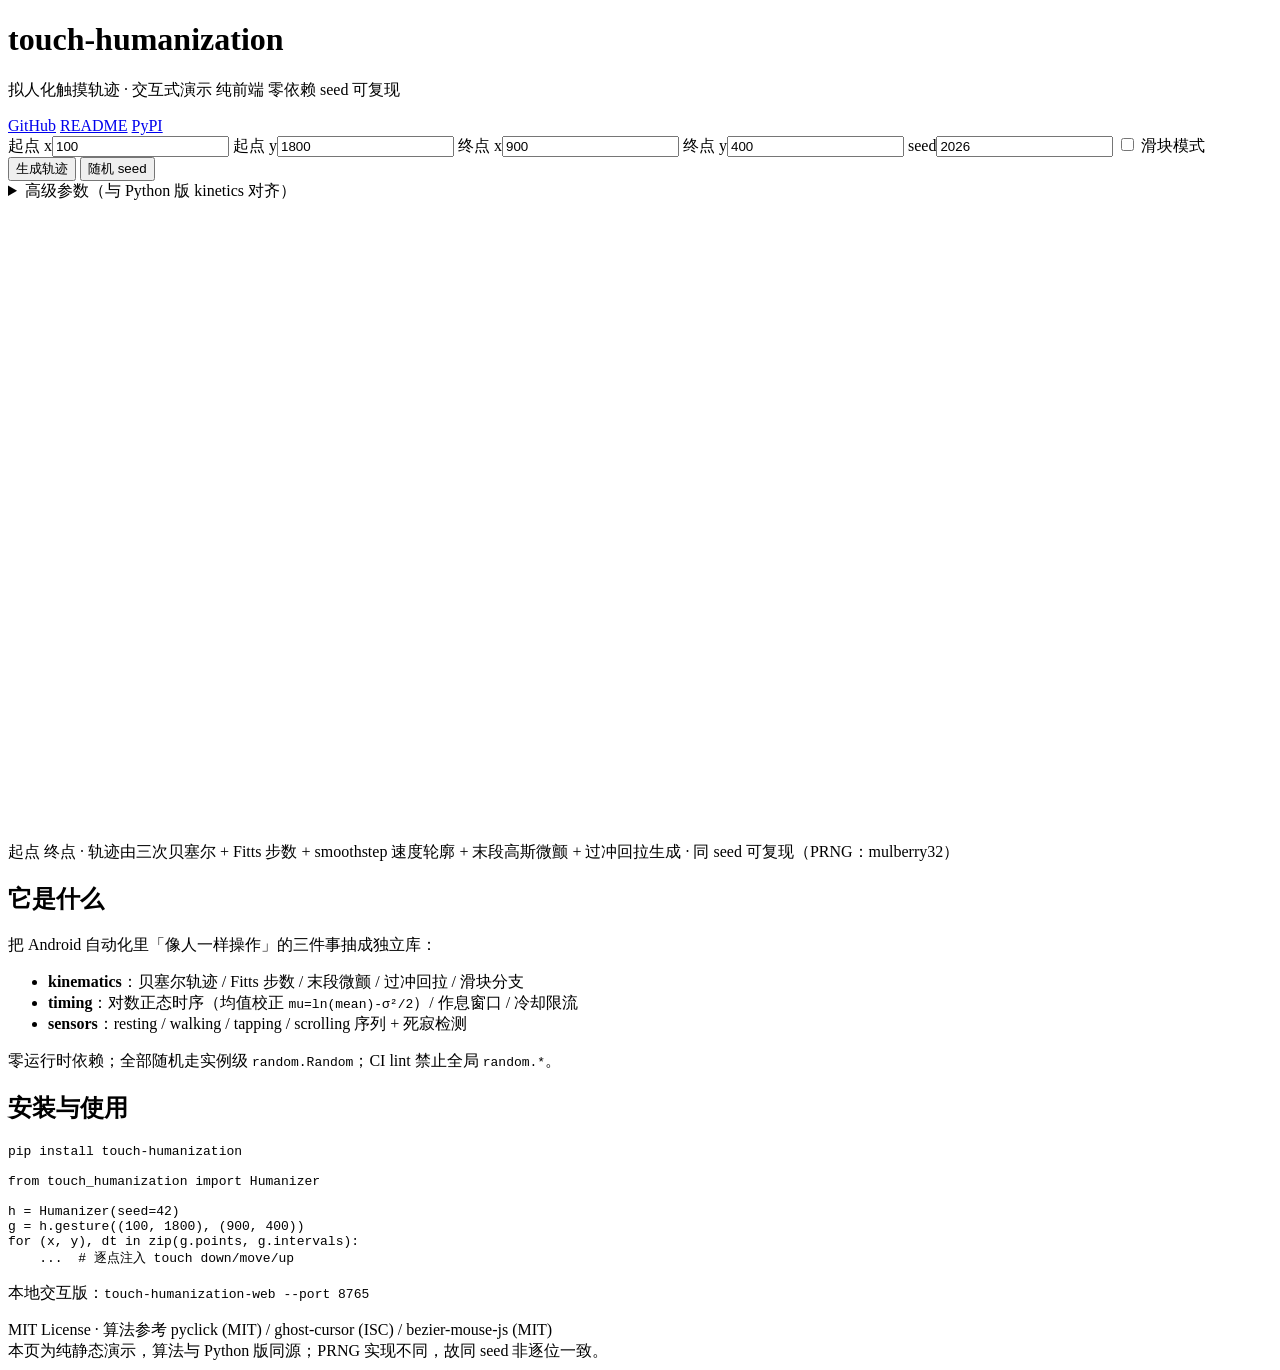
==== site/index.html @ 503800d2 "feat(pages): interactive trajectory demo + pages/release workflows" ====
<!DOCTYPE html>
<html lang="zh-CN">
<head>
<meta charset="utf-8">
<meta name="viewport" content="width=device-width, initial-scale=1">
<title>touch-humanization · 拟人化轨迹演示</title>
<meta name="description" content="Human-like touch trajectory, timing and sensor simulation for Android automation. Interactive demo.">
<link rel="stylesheet" href="./style.css">
</head>
<body>
<header class="top">
  <div class="wrap">
    <h1>touch-humanization</h1>
    <p class="sub">拟人化触摸轨迹 · 交互式演示
      <span class="tag">纯前端</span>
      <span class="tag">零依赖</span>
      <span class="tag">seed 可复现</span>
    </p>
    <nav class="links">
      <a href="https://github.com/MassChargeRatio/touch-humanization">GitHub</a>
      <a href="https://github.com/MassChargeRatio/touch-humanization#readme">README</a>
      <a href="https://pypi.org/project/touch-humanization/">PyPI</a>
    </nav>
  </div>
</header>

<main class="wrap">
  <section class="card">
    <div class="row">
      <label>起点 x<input id="sx" type="number" value="100"></label>
      <label>起点 y<input id="sy" type="number" value="1800"></label>
      <label>终点 x<input id="ex" type="number" value="900"></label>
      <label>终点 y<input id="ey" type="number" value="400"></label>
      <label>seed<input id="seed" type="number" value="2026"></label>
      <label class="chk"><input id="slider" type="checkbox"> 滑块模式</label>
      <button id="go" class="primary">生成轨迹</button>
      <button id="rand">随机 seed</button>
    </div>

    <details class="adv">
      <summary>高级参数（与 Python 版 kinetics 对齐）</summary>
      <div class="row">
        <label>steps_min<input id="stepsMin" type="number" value="20"></label>
        <label>steps_max<input id="stepsMax" type="number" value="60"></label>
        <label>px_per_step<input id="pxPerStep" type="number" value="15"></label>
        <label>perpendicular_ratio<input id="perpH" type="number" step="0.01" value="0.12"></label>
        <label>jitter_sigma<input id="jitter" type="number" step="0.1" value="1.2"></label>
        <label>overshoot_prob<input id="overshoot" type="number" step="0.05" value="0.25"></label>
      </div>
    </details>

    <div class="meta" id="meta"></div>
    <canvas id="cv" width="1000" height="620"></canvas>
    <p class="hint">
      起点 <span class="dot g"></span> 终点 <span class="dot r"></span>
      · 轨迹由三次贝塞尔 + Fitts 步数 + smoothstep 速度轮廓 + 末段高斯微颤 + 过冲回拉生成
      · 同 seed 可复现（PRNG：mulberry32）
    </p>
  </section>

  <section class="grid">
    <div class="card">
      <h2>它是什么</h2>
      <p>把 Android 自动化里「像人一样操作」的三件事抽成独立库：</p>
      <ul>
        <li><b>kinematics</b>：贝塞尔轨迹 / Fitts 步数 / 末段微颤 / 过冲回拉 / 滑块分支</li>
        <li><b>timing</b>：对数正态时序（均值校正 <code>mu=ln(mean)-σ²/2</code>）/ 作息窗口 / 冷却限流</li>
        <li><b>sensors</b>：resting / walking / tapping / scrolling 序列 + 死寂检测</li>
      </ul>
      <p class="muted">零运行时依赖；全部随机走实例级 <code>random.Random</code>；CI lint 禁止全局 <code>random.*</code>。</p>
    </div>

    <div class="card">
      <h2>安装与使用</h2>
<pre><code>pip install touch-humanization

from touch_humanization import Humanizer

h = Humanizer(seed=42)
g = h.gesture((100, 1800), (900, 400))
for (x, y), dt in zip(g.points, g.intervals):
    ...  # 逐点注入 touch down/move/up</code></pre>
      <p class="muted">本地交互版：<code>touch-humanization-web --port 8765</code></p>
    </div>
  </section>

  <footer class="foot">
    MIT License · 算法参考 pyclick (MIT) / ghost-cursor (ISC) / bezier-mouse-js (MIT)
    <br>本页为纯静态演示，算法与 Python 版同源；PRNG 实现不同，故同 seed 非逐位一致。
  </footer>
</main>

<script src="./app.js"></script>
</body>
</html>
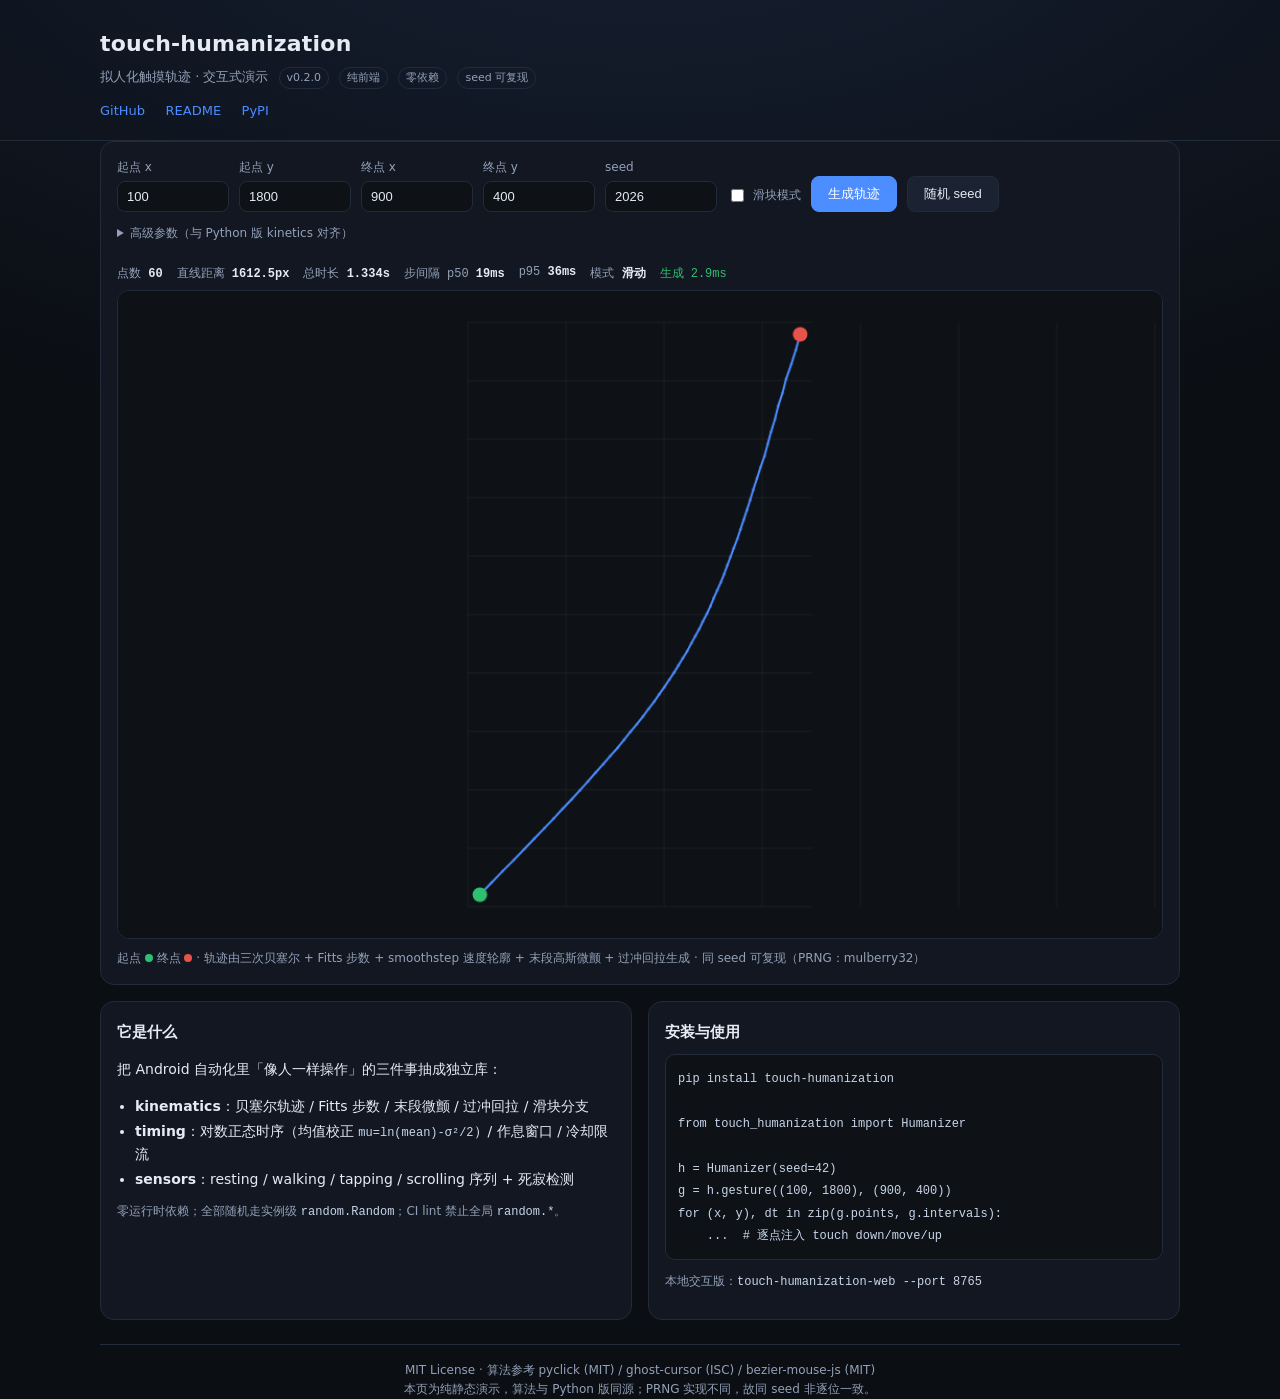
==== commit 12953802: "chore: bump 0.2.0 + site bilingual comments and version badge site 注释双语化（逻辑不变）、版本标注 v0.2.0、包版本 bump " ====
--- a/site/index.html
+++ b/site/index.html
@@ -12,6 +12,7 @@
   <div class="wrap">
     <h1>touch-humanization</h1>
     <p class="sub">拟人化触摸轨迹 · 交互式演示
+      <span class="tag">v0.2.0</span>
       <span class="tag">纯前端</span>
       <span class="tag">零依赖</span>
       <span class="tag">seed 可复现</span>
--- a/site/style.css
+++ b/site/style.css
@@ -0,0 +1,97 @@
+/* touch-humanization demo page style. Zero framework; dark theme.
+   演示页样式。零框架；深色主题。 */
+:root {
+  --bg: #0b0e13;
+  --panel: #121722;
+  --panel2: #0e1116;
+  --line: #222b3a;
+  --fg: #e6ebf3;
+  --fg2: #93a1b8;
+  --acc: #4c8dff;
+  --ok: #2fbf71;
+  --red: #e5534b;
+}
+* { box-sizing: border-box; }
+html, body { margin: 0; }
+body {
+  background: radial-gradient(1200px 600px at 50% -10%, #162033, var(--bg));
+  color: var(--fg);
+  font: 14px/1.6 "Segoe UI", "Microsoft YaHei", system-ui, -apple-system, sans-serif;
+  min-height: 100vh;
+}
+.wrap { max-width: 1120px; margin: 0 auto; padding: 0 20px; }
+
+.top { border-bottom: 1px solid var(--line); padding: 26px 0 18px; }
+.top h1 { font-size: 22px; margin: 0 0 6px; letter-spacing: .2px; }
+.sub { color: var(--fg2); font-size: 13px; margin: 0 0 10px; }
+.tag {
+  display: inline-block; margin-left: 6px; padding: 1px 7px;
+  border: 1px solid var(--line); border-radius: 999px;
+  font-size: 11px; color: var(--fg2);
+}
+.links a {
+  color: var(--acc); text-decoration: none; margin-right: 16px; font-size: 13px;
+}
+.links a:hover { text-decoration: underline; }
+
+main { padding: 22px 0 40px; }
+.card {
+  background: var(--panel); border: 1px solid var(--line);
+  border-radius: 14px; padding: 16px; margin-bottom: 16px;
+}
+.card h2 { font-size: 15px; margin: 2px 0 10px; }
+.row { display: flex; flex-wrap: wrap; gap: 10px; align-items: flex-end; }
+label { display: flex; flex-direction: column; gap: 4px; font-size: 12px; color: var(--fg2); }
+input[type=number] {
+  width: 112px; background: var(--panel2); border: 1px solid var(--line);
+  color: var(--fg); border-radius: 8px; padding: 7px 9px; font-size: 13px;
+}
+input[type=number]:focus { outline: 1px solid var(--acc); border-color: var(--acc); }
+label.chk { flex-direction: row; align-items: center; gap: 6px; padding-bottom: 7px; }
+label.chk input { accent-color: var(--acc); }
+button {
+  background: #1b2333; border: 1px solid var(--line); color: var(--fg);
+  border-radius: 8px; padding: 8px 16px; font-size: 13px; cursor: pointer;
+}
+button:hover { border-color: #3a4a66; }
+button.primary { background: var(--acc); border-color: var(--acc); color: #fff; }
+button.primary:hover { filter: brightness(1.08); }
+
+details.adv { margin-top: 12px; }
+details.adv summary {
+  cursor: pointer; color: var(--fg2); font-size: 12px; margin-bottom: 8px;
+}
+details.adv summary:hover { color: var(--fg); }
+
+.meta {
+  display: flex; flex-wrap: wrap; gap: 14px;
+  font: 12px ui-monospace, SFMono-Regular, Consolas, monospace;
+  color: var(--fg2); margin: 14px 0 8px;
+}
+.meta b { color: var(--fg); font-weight: 600; }
+.meta .ok { color: var(--ok); }
+
+canvas {
+  width: 100%; height: auto; display: block;
+  background: var(--panel2); border: 1px solid var(--line); border-radius: 12px;
+}
+.hint { color: var(--fg2); font-size: 12px; margin: 10px 0 0; }
+.dot { display: inline-block; width: 8px; height: 8px; border-radius: 50%; }
+.dot.g { background: var(--ok); }
+.dot.r { background: var(--red); }
+
+.grid { display: grid; grid-template-columns: 1fr 1fr; gap: 16px; }
+@media (max-width: 860px) { .grid { grid-template-columns: 1fr; } }
+.card ul { margin: 6px 0 8px; padding-left: 18px; }
+.card li { margin: 3px 0; }
+.muted { color: var(--fg2); font-size: 12px; }
+pre {
+  background: var(--panel2); border: 1px solid var(--line); border-radius: 10px;
+  padding: 12px; overflow: auto; margin: 8px 0;
+}
+code { font: 12px ui-monospace, Consolas, monospace; color: #c9d6ea; }
+
+.foot {
+  color: var(--fg2); font-size: 12px; text-align: center;
+  border-top: 1px solid var(--line); padding-top: 16px; margin-top: 8px;
+}
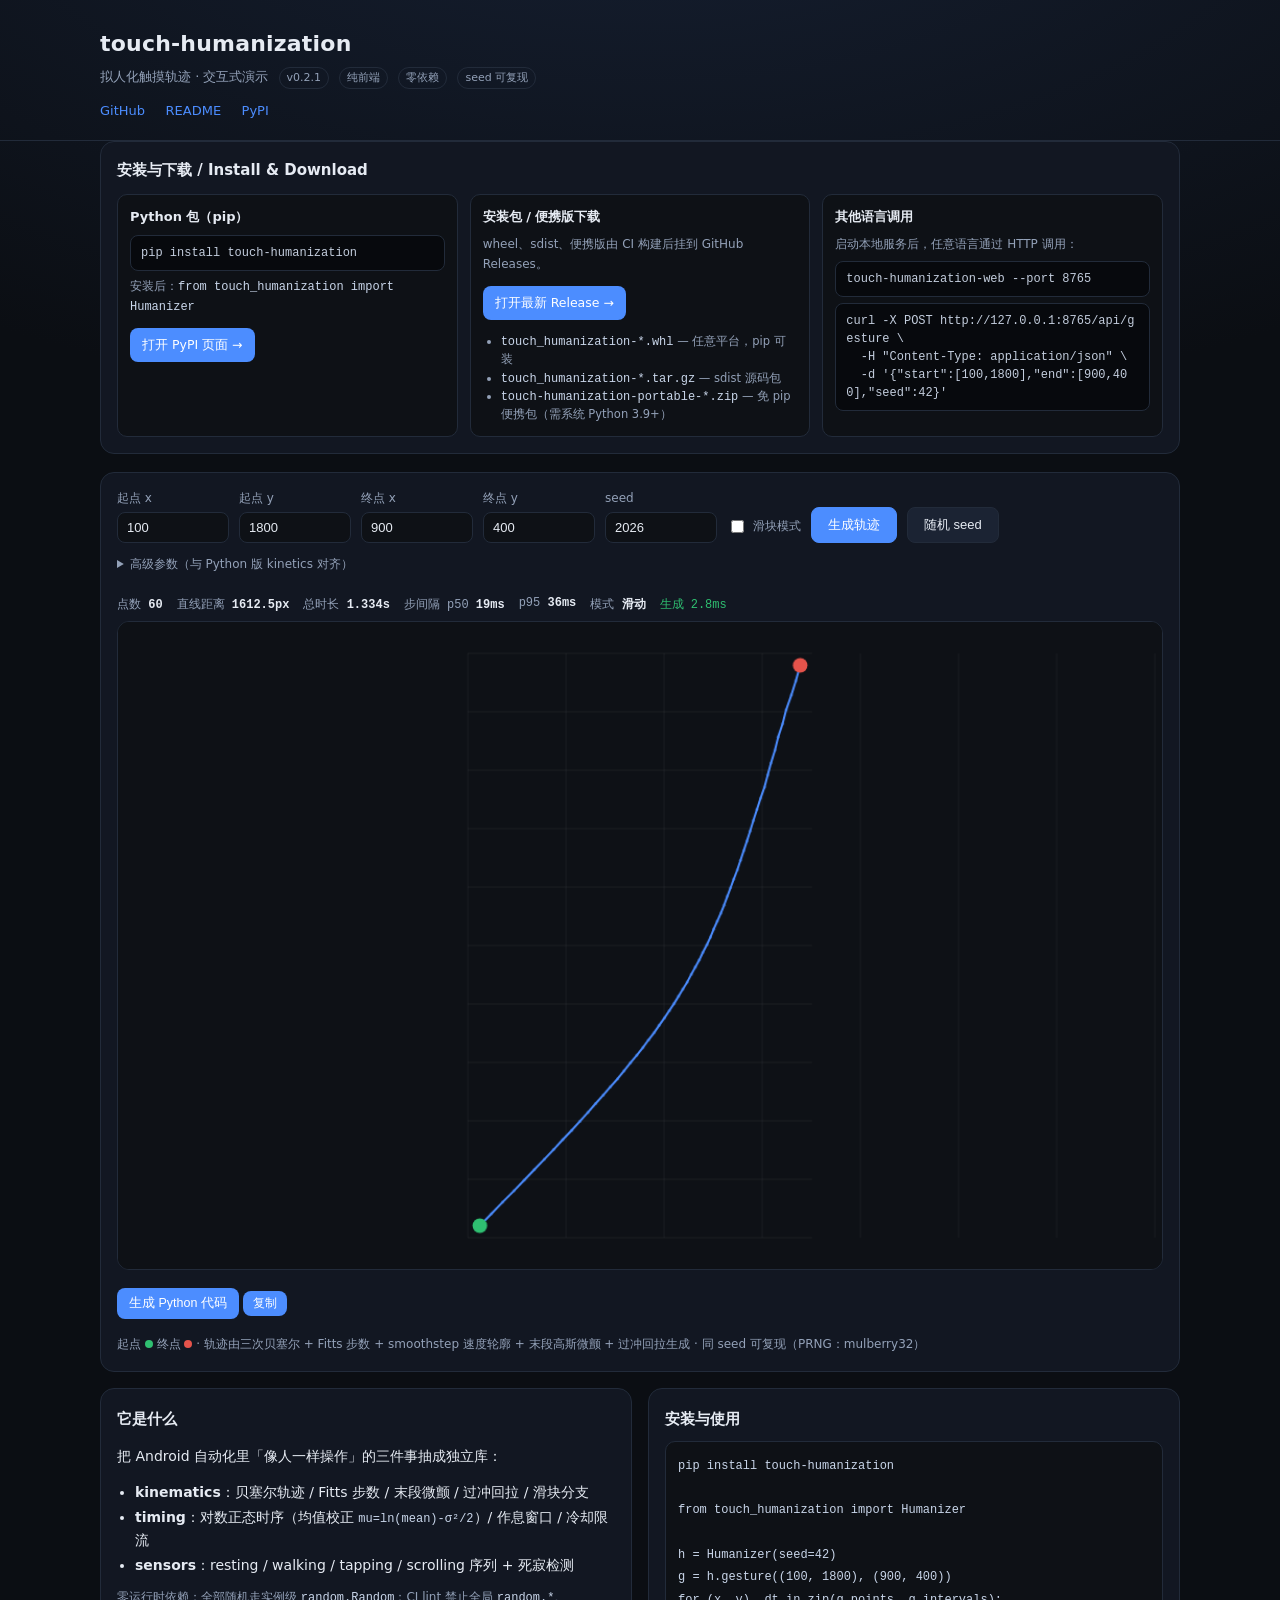
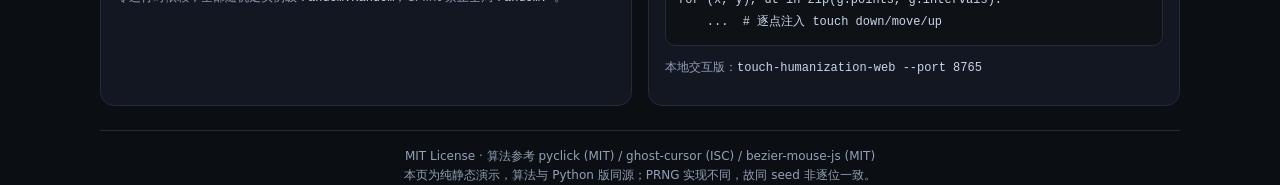
==== commit 1ec85561: "feat(web): install/download entry + 5 codegen blocks; release: portable zip GUI 安装下载入口与五处代码生成；site 适" ====
--- a/site/index.html
+++ b/site/index.html
@@ -12,7 +12,7 @@
   <div class="wrap">
     <h1>touch-humanization</h1>
     <p class="sub">拟人化触摸轨迹 · 交互式演示
-      <span class="tag">v0.2.0</span>
+      <span class="tag">v0.2.1</span>
       <span class="tag">纯前端</span>
       <span class="tag">零依赖</span>
       <span class="tag">seed 可复现</span>
@@ -26,6 +26,36 @@
 </header>
 
 <main class="wrap">
+  <section class="install" id="install">
+    <h2>安装与下载 / Install &amp; Download</h2>
+    <div class="install-grid">
+      <div class="install-card">
+        <h3>Python 包（pip）</h3>
+        <pre class="cmd">pip install touch-humanization</pre>
+        <p class="muted">安装后：<code>from touch_humanization import Humanizer</code></p>
+        <a class="btn-link" href="https://pypi.org/project/touch-humanization/" target="_blank" rel="noopener">打开 PyPI 页面 →</a>
+      </div>
+      <div class="install-card">
+        <h3>安装包 / 便携版下载</h3>
+        <p class="muted">wheel、sdist、便携版由 CI 构建后挂到 GitHub Releases。</p>
+        <a class="btn-link" href="https://github.com/MassChargeRatio/touch-humanization/releases/latest" target="_blank" rel="noopener">打开最新 Release →</a>
+        <ul class="muted small">
+          <li><code>touch_humanization-*.whl</code> — 任意平台，pip 可装</li>
+          <li><code>touch_humanization-*.tar.gz</code> — sdist 源码包</li>
+          <li><code>touch-humanization-portable-*.zip</code> — 免 pip 便携包（需系统 Python 3.9+）</li>
+        </ul>
+      </div>
+      <div class="install-card">
+        <h3>其他语言调用</h3>
+        <p class="muted">启动本地服务后，任意语言通过 HTTP 调用：</p>
+        <pre class="cmd">touch-humanization-web --port 8765</pre>
+        <pre class="cmd">curl -X POST http://127.0.0.1:8765/api/gesture \
+  -H "Content-Type: application/json" \
+  -d '{"start":[100,1800],"end":[900,400],"seed":42}'</pre>
+      </div>
+    </div>
+  </section>
+
   <section class="card">
     <div class="row">
       <label>起点 x<input id="sx" type="number" value="100"></label>
@@ -52,6 +82,11 @@
 
     <div class="meta" id="meta"></div>
     <canvas id="cv" width="1000" height="620"></canvas>
+    <div class="codegen">
+      <button id="code-btn" class="btn-link">生成 Python 代码</button>
+      <pre id="code-out" class="codeblock hidden"></pre>
+      <button id="code-copy" class="btn-link small hidden">复制</button>
+    </div>
     <p class="hint">
       起点 <span class="dot g"></span> 终点 <span class="dot r"></span>
       · 轨迹由三次贝塞尔 + Fitts 步数 + smoothstep 速度轮廓 + 末段高斯微颤 + 过冲回拉生成
--- a/site/style.css
+++ b/site/style.css
@@ -95,3 +95,75 @@
   color: var(--fg2); font-size: 12px; text-align: center;
   border-top: 1px solid var(--line); padding-top: 16px; margin-top: 8px;
 }
+
+/* ============================================================
+   Install & Download + code generation
+   安装与下载 + 代码生成
+   ============================================================ */
+
+.install {
+  background: var(--panel);
+  border: 1px solid var(--line);
+  border-radius: 14px;
+  padding: 16px;
+  margin-bottom: 18px;
+}
+.install h2 { margin: 0 0 12px; font-size: 15px; }
+.install-grid {
+  display: grid;
+  grid-template-columns: repeat(auto-fit, minmax(260px, 1fr));
+  gap: 12px;
+}
+.install-card {
+  background: var(--panel2);
+  border: 1px solid var(--line);
+  border-radius: 10px;
+  padding: 12px;
+}
+.install-card h3 { margin: 0 0 8px; font-size: 13px; }
+.install-card p { margin: 6px 0; }
+.install-card ul { margin: 6px 0 0; padding-left: 18px; }
+.install-card .small { font-size: 11.5px; }
+
+.btn-link {
+  display: inline-block;
+  background: var(--acc);
+  color: #fff;
+  border: 0;
+  border-radius: 8px;
+  padding: 7px 12px;
+  font-size: 12.5px;
+  cursor: pointer;
+  text-decoration: none;
+  margin: 6px 0;
+}
+.btn-link:hover { filter: brightness(1.1); }
+.btn-link.small { padding: 4px 10px; font-size: 12px; }
+
+.cmd {
+  background: #07090d;
+  border: 1px solid var(--line);
+  border-radius: 8px;
+  padding: 8px 10px;
+  font: 12px/1.5 ui-monospace, monospace;
+  color: #c3cddd;
+  white-space: pre-wrap;
+  word-break: break-all;
+  margin: 6px 0;
+}
+
+/* Code generation block. 代码生成区。 */
+.codegen { margin: 12px 0 4px; }
+.codeblock {
+  background: #07090d;
+  border: 1px solid var(--line);
+  border-radius: 10px;
+  padding: 12px 14px;
+  font: 12.5px/1.6 ui-monospace, monospace;
+  color: #c3cddd;
+  white-space: pre;
+  overflow: auto;
+  max-height: 360px;
+  margin: 8px 0 0;
+}
+.codeblock.hidden { display: none; }
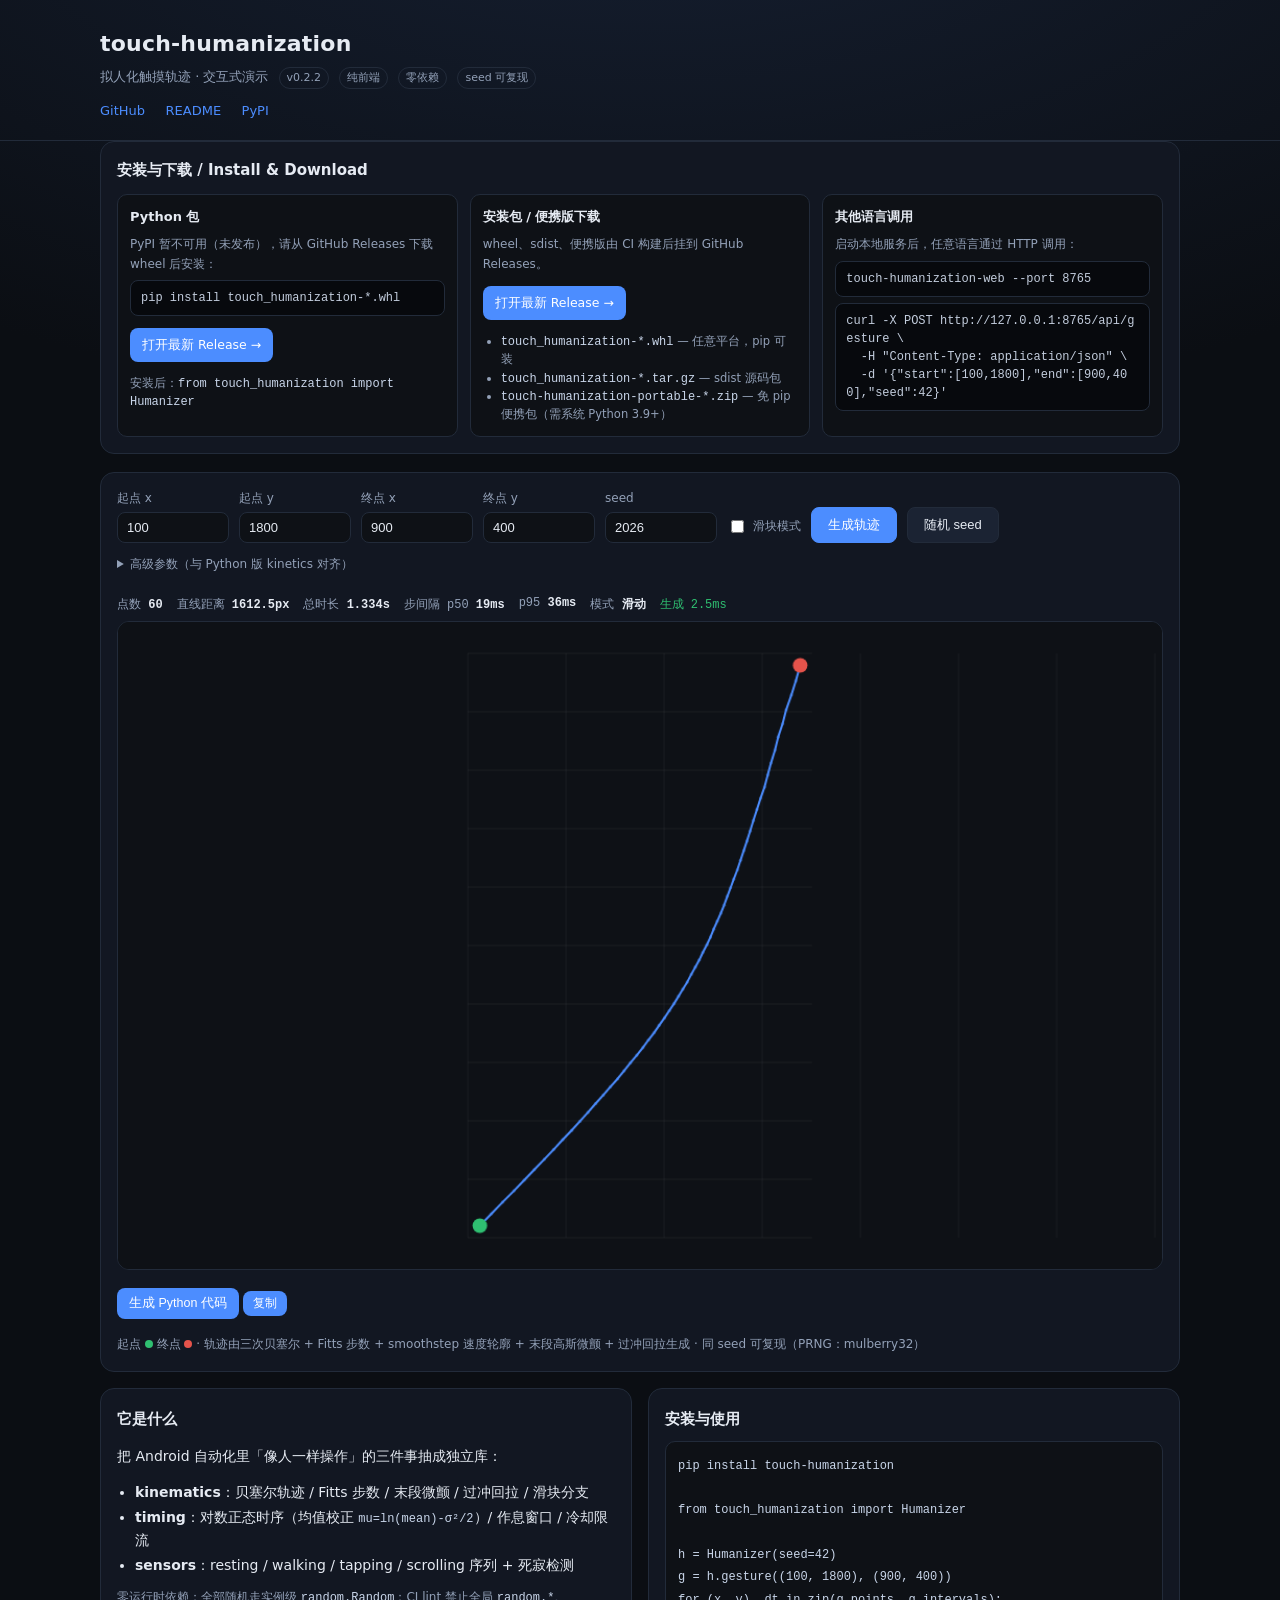
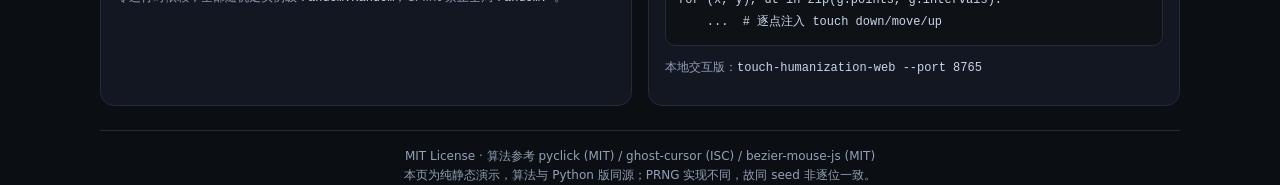
==== commit aefe4817: "feat(web): expose full config surface in GUI; drop PyPI entry (unpublished) kinematics enabled / tim" ====
--- a/site/index.html
+++ b/site/index.html
@@ -12,7 +12,7 @@
   <div class="wrap">
     <h1>touch-humanization</h1>
     <p class="sub">拟人化触摸轨迹 · 交互式演示
-      <span class="tag">v0.2.1</span>
+      <span class="tag">v0.2.2</span>
       <span class="tag">纯前端</span>
       <span class="tag">零依赖</span>
       <span class="tag">seed 可复现</span>
@@ -30,10 +30,11 @@
     <h2>安装与下载 / Install &amp; Download</h2>
     <div class="install-grid">
       <div class="install-card">
-        <h3>Python 包（pip）</h3>
-        <pre class="cmd">pip install touch-humanization</pre>
-        <p class="muted">安装后：<code>from touch_humanization import Humanizer</code></p>
-        <a class="btn-link" href="https://pypi.org/project/touch-humanization/" target="_blank" rel="noopener">打开 PyPI 页面 →</a>
+        <h3>Python 包</h3>
+        <p class="muted">PyPI 暂不可用（未发布），请从 GitHub Releases 下载 wheel 后安装：</p>
+        <pre class="cmd">pip install touch_humanization-*.whl</pre>
+        <a class="btn-link" href="https://github.com/MassChargeRatio/touch-humanization/releases/latest" target="_blank" rel="noopener">打开最新 Release →</a>
+        <p class="muted small">安装后：<code>from touch_humanization import Humanizer</code></p>
       </div>
       <div class="install-card">
         <h3>安装包 / 便携版下载</h3>
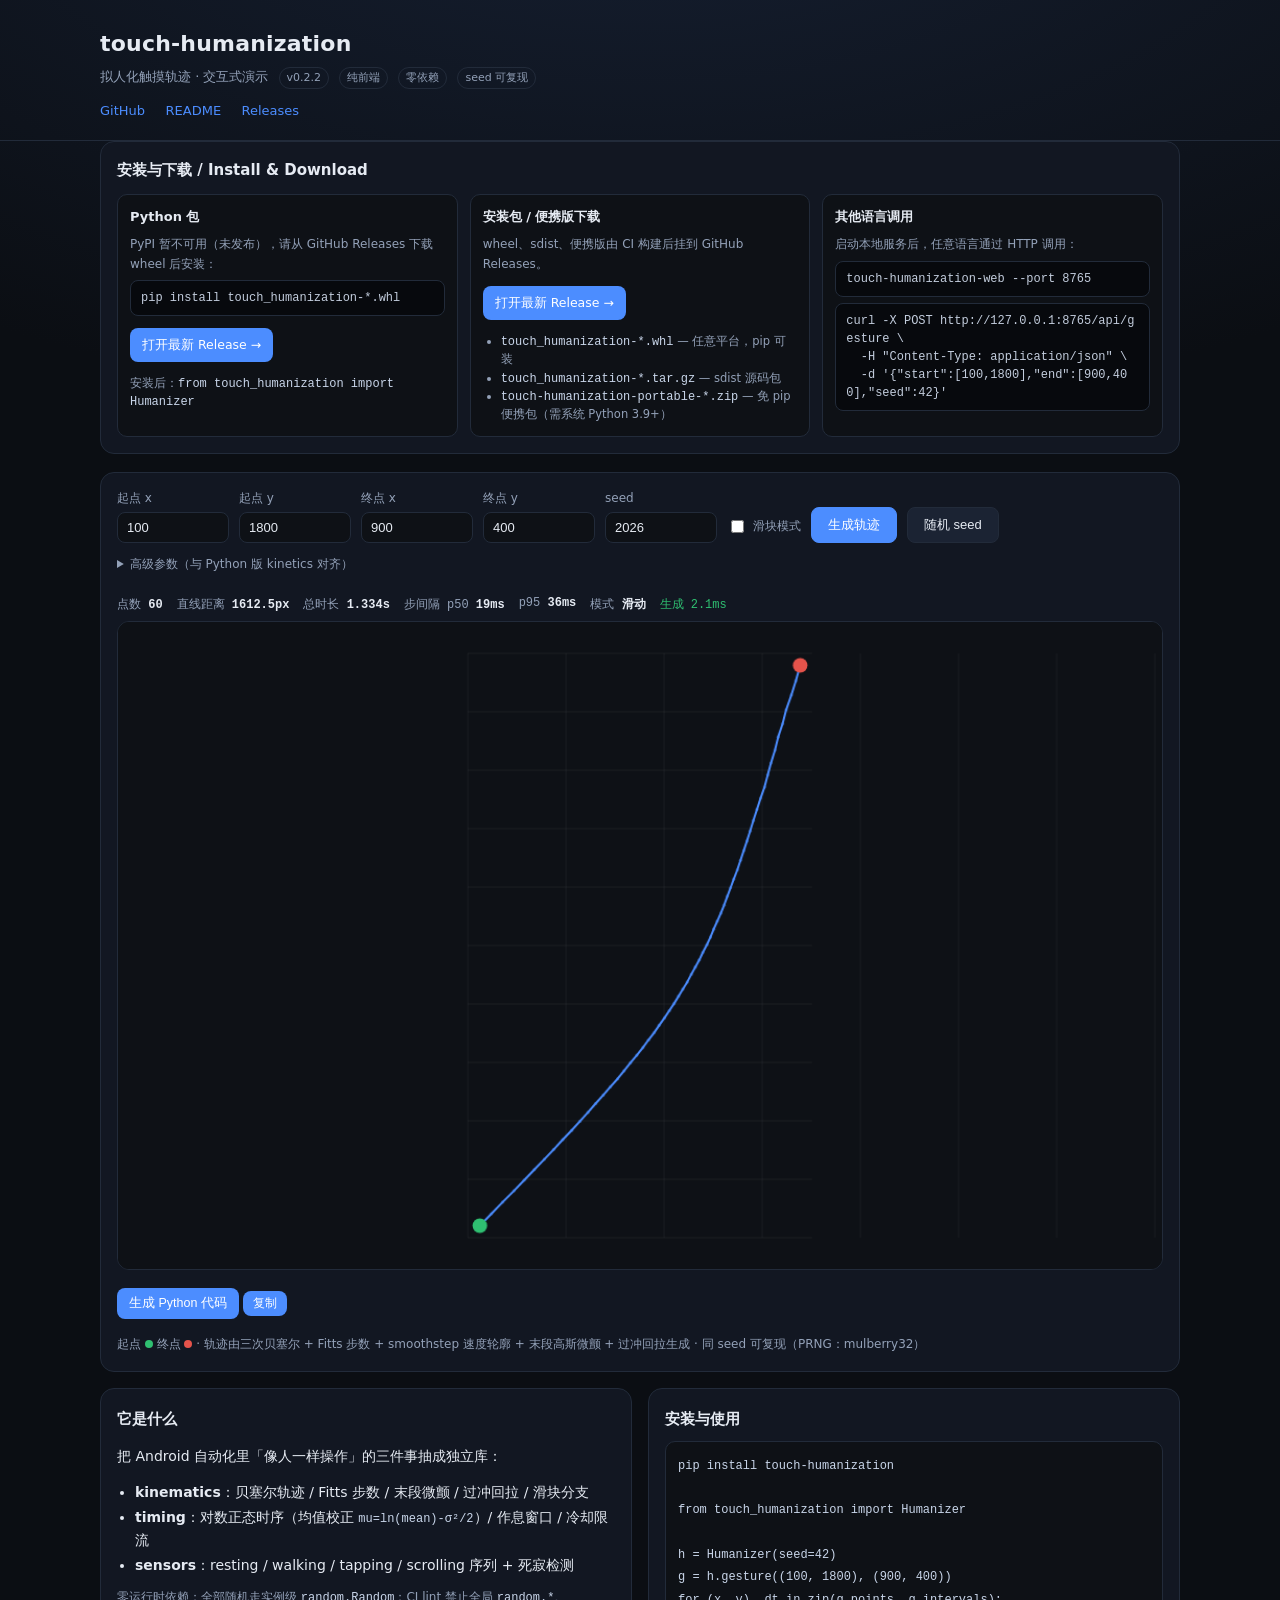
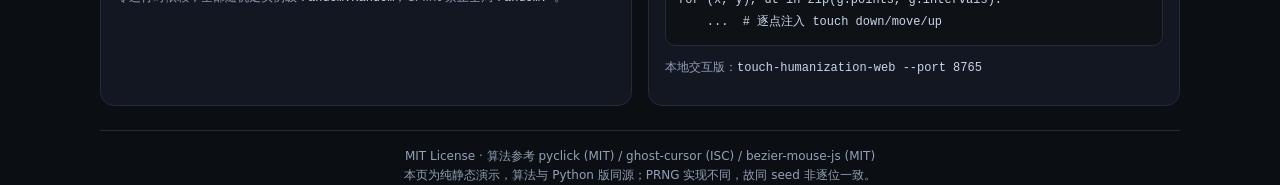
==== commit 3130f042: "fix(site): drop leftover PyPI link in header nav" ====
--- a/site/index.html
+++ b/site/index.html
@@ -20,7 +20,7 @@
     <nav class="links">
       <a href="https://github.com/MassChargeRatio/touch-humanization">GitHub</a>
       <a href="https://github.com/MassChargeRatio/touch-humanization#readme">README</a>
-      <a href="https://pypi.org/project/touch-humanization/">PyPI</a>
+      <a href="https://github.com/MassChargeRatio/touch-humanization/releases/latest">Releases</a>
     </nav>
   </div>
 </header>
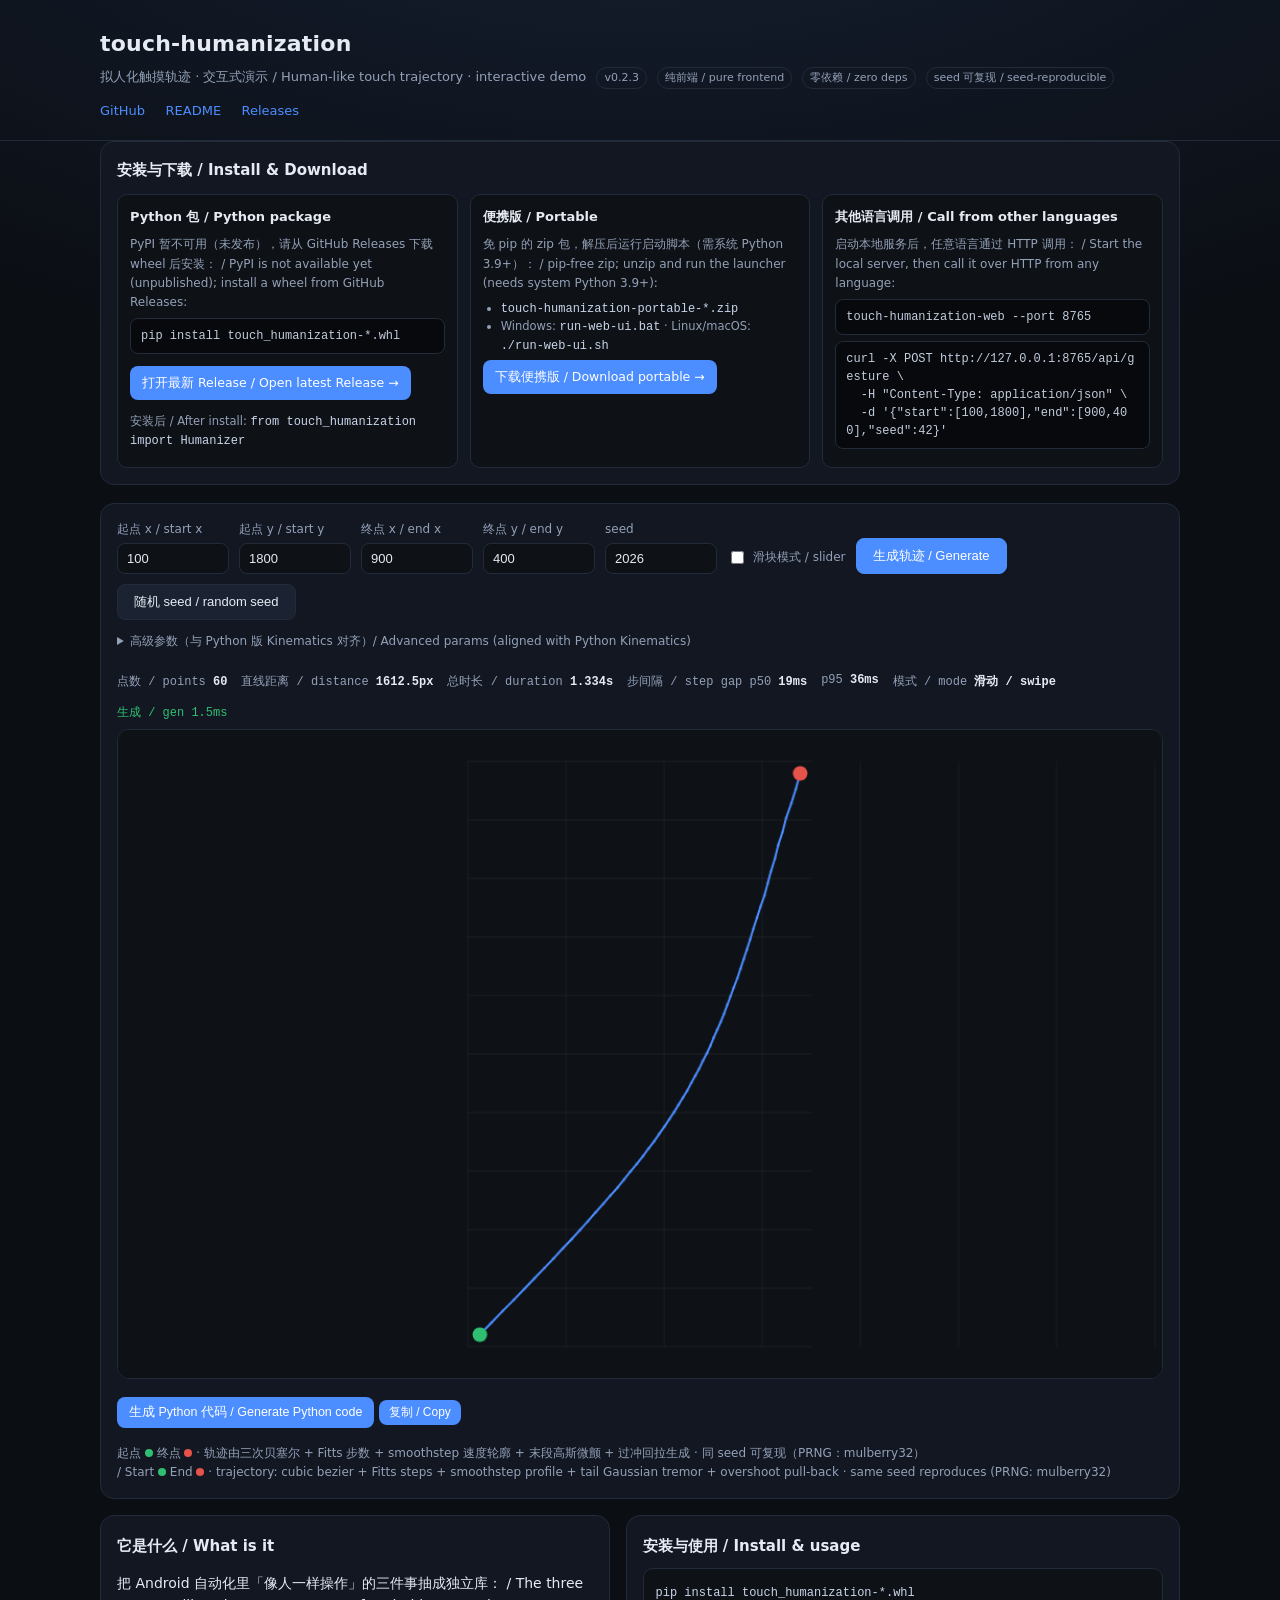
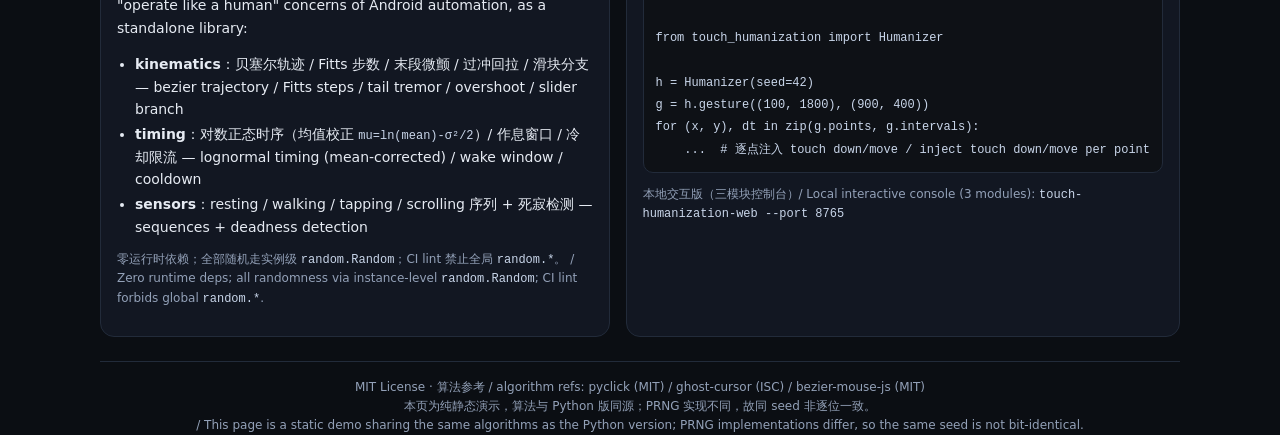
==== commit 0f3c7bb7: "i18n: bilingual UI copy across web/static and site GUI 可见文案（静态 + JS 动态输出）全量中英双语；bump 0.2.3。" ====
--- a/site/index.html
+++ b/site/index.html
@@ -3,7 +3,7 @@
 <head>
 <meta charset="utf-8">
 <meta name="viewport" content="width=device-width, initial-scale=1">
-<title>touch-humanization · 拟人化轨迹演示</title>
+<title>touch-humanization · 拟人化轨迹演示 / human-like trajectory demo</title>
 <meta name="description" content="Human-like touch trajectory, timing and sensor simulation for Android automation. Interactive demo.">
 <link rel="stylesheet" href="./style.css">
 </head>
@@ -11,11 +11,11 @@
 <header class="top">
   <div class="wrap">
     <h1>touch-humanization</h1>
-    <p class="sub">拟人化触摸轨迹 · 交互式演示
-      <span class="tag">v0.2.2</span>
-      <span class="tag">纯前端</span>
-      <span class="tag">零依赖</span>
-      <span class="tag">seed 可复现</span>
+    <p class="sub">拟人化触摸轨迹 · 交互式演示 / Human-like touch trajectory · interactive demo
+      <span class="tag">v0.2.3</span>
+      <span class="tag">纯前端 / pure frontend</span>
+      <span class="tag">零依赖 / zero deps</span>
+      <span class="tag">seed 可复现 / seed-reproducible</span>
     </p>
     <nav class="links">
       <a href="https://github.com/MassChargeRatio/touch-humanization">GitHub</a>
@@ -30,25 +30,27 @@
     <h2>安装与下载 / Install &amp; Download</h2>
     <div class="install-grid">
       <div class="install-card">
-        <h3>Python 包</h3>
-        <p class="muted">PyPI 暂不可用（未发布），请从 GitHub Releases 下载 wheel 后安装：</p>
+        <h3>Python 包 / Python package</h3>
+        <p class="muted">PyPI 暂不可用（未发布），请从 GitHub Releases 下载 wheel 后安装：
+          / PyPI is not available yet (unpublished); install a wheel from GitHub Releases:</p>
         <pre class="cmd">pip install touch_humanization-*.whl</pre>
-        <a class="btn-link" href="https://github.com/MassChargeRatio/touch-humanization/releases/latest" target="_blank" rel="noopener">打开最新 Release →</a>
-        <p class="muted small">安装后：<code>from touch_humanization import Humanizer</code></p>
+        <a class="btn-link" href="https://github.com/MassChargeRatio/touch-humanization/releases/latest" target="_blank" rel="noopener">打开最新 Release / Open latest Release →</a>
+        <p class="muted small">安装后 / After install: <code>from touch_humanization import Humanizer</code></p>
       </div>
       <div class="install-card">
-        <h3>安装包 / 便携版下载</h3>
-        <p class="muted">wheel、sdist、便携版由 CI 构建后挂到 GitHub Releases。</p>
-        <a class="btn-link" href="https://github.com/MassChargeRatio/touch-humanization/releases/latest" target="_blank" rel="noopener">打开最新 Release →</a>
+        <h3>便携版 / Portable</h3>
+        <p class="muted">免 pip 的 zip 包，解压后运行启动脚本（需系统 Python 3.9+）：
+          / pip-free zip; unzip and run the launcher (needs system Python 3.9+):</p>
         <ul class="muted small">
-          <li><code>touch_humanization-*.whl</code> — 任意平台，pip 可装</li>
-          <li><code>touch_humanization-*.tar.gz</code> — sdist 源码包</li>
-          <li><code>touch-humanization-portable-*.zip</code> — 免 pip 便携包（需系统 Python 3.9+）</li>
+          <li><code>touch-humanization-portable-*.zip</code></li>
+          <li>Windows: <code>run-web-ui.bat</code> · Linux/macOS: <code>./run-web-ui.sh</code></li>
         </ul>
+        <a class="btn-link" href="https://github.com/MassChargeRatio/touch-humanization/releases/latest" target="_blank" rel="noopener">下载便携版 / Download portable →</a>
       </div>
       <div class="install-card">
-        <h3>其他语言调用</h3>
-        <p class="muted">启动本地服务后，任意语言通过 HTTP 调用：</p>
+        <h3>其他语言调用 / Call from other languages</h3>
+        <p class="muted">启动本地服务后，任意语言通过 HTTP 调用：
+          / Start the local server, then call it over HTTP from any language:</p>
         <pre class="cmd">touch-humanization-web --port 8765</pre>
         <pre class="cmd">curl -X POST http://127.0.0.1:8765/api/gesture \
   -H "Content-Type: application/json" \
@@ -59,18 +61,18 @@
 
   <section class="card">
     <div class="row">
-      <label>起点 x<input id="sx" type="number" value="100"></label>
-      <label>起点 y<input id="sy" type="number" value="1800"></label>
-      <label>终点 x<input id="ex" type="number" value="900"></label>
-      <label>终点 y<input id="ey" type="number" value="400"></label>
+      <label>起点 x / start x<input id="sx" type="number" value="100"></label>
+      <label>起点 y / start y<input id="sy" type="number" value="1800"></label>
+      <label>终点 x / end x<input id="ex" type="number" value="900"></label>
+      <label>终点 y / end y<input id="ey" type="number" value="400"></label>
       <label>seed<input id="seed" type="number" value="2026"></label>
-      <label class="chk"><input id="slider" type="checkbox"> 滑块模式</label>
-      <button id="go" class="primary">生成轨迹</button>
-      <button id="rand">随机 seed</button>
+      <label class="chk"><input id="slider" type="checkbox"> 滑块模式 / slider</label>
+      <button id="go" class="primary">生成轨迹 / Generate</button>
+      <button id="rand">随机 seed / random seed</button>
     </div>
 
     <details class="adv">
-      <summary>高级参数（与 Python 版 kinetics 对齐）</summary>
+      <summary>高级参数（与 Python 版 Kinematics 对齐）/ Advanced params (aligned with Python Kinematics)</summary>
       <div class="row">
         <label>steps_min<input id="stepsMin" type="number" value="20"></label>
         <label>steps_max<input id="stepsMax" type="number" value="60"></label>
@@ -84,46 +86,57 @@
     <div class="meta" id="meta"></div>
     <canvas id="cv" width="1000" height="620"></canvas>
     <div class="codegen">
-      <button id="code-btn" class="btn-link">生成 Python 代码</button>
+      <button id="code-btn" class="btn-link">生成 Python 代码 / Generate Python code</button>
       <pre id="code-out" class="codeblock hidden"></pre>
-      <button id="code-copy" class="btn-link small hidden">复制</button>
+      <button id="code-copy" class="btn-link small hidden">复制 / Copy</button>
     </div>
     <p class="hint">
       起点 <span class="dot g"></span> 终点 <span class="dot r"></span>
       · 轨迹由三次贝塞尔 + Fitts 步数 + smoothstep 速度轮廓 + 末段高斯微颤 + 过冲回拉生成
       · 同 seed 可复现（PRNG：mulberry32）
+      <br>/ Start <span class="dot g"></span> End <span class="dot r"></span>
+      · trajectory: cubic bezier + Fitts steps + smoothstep profile + tail Gaussian tremor + overshoot pull-back
+      · same seed reproduces (PRNG: mulberry32)
     </p>
   </section>
 
   <section class="grid">
     <div class="card">
-      <h2>它是什么</h2>
-      <p>把 Android 自动化里「像人一样操作」的三件事抽成独立库：</p>
+      <h2>它是什么 / What is it</h2>
+      <p>把 Android 自动化里「像人一样操作」的三件事抽成独立库：
+        / The three "operate like a human" concerns of Android automation, as a standalone library:</p>
       <ul>
-        <li><b>kinematics</b>：贝塞尔轨迹 / Fitts 步数 / 末段微颤 / 过冲回拉 / 滑块分支</li>
-        <li><b>timing</b>：对数正态时序（均值校正 <code>mu=ln(mean)-σ²/2</code>）/ 作息窗口 / 冷却限流</li>
-        <li><b>sensors</b>：resting / walking / tapping / scrolling 序列 + 死寂检测</li>
+        <li><b>kinematics</b>：贝塞尔轨迹 / Fitts 步数 / 末段微颤 / 过冲回拉 / 滑块分支
+          — bezier trajectory / Fitts steps / tail tremor / overshoot / slider branch</li>
+        <li><b>timing</b>：对数正态时序（均值校正 <code>mu=ln(mean)-σ²/2</code>）/ 作息窗口 / 冷却限流
+          — lognormal timing (mean-corrected) / wake window / cooldown</li>
+        <li><b>sensors</b>：resting / walking / tapping / scrolling 序列 + 死寂检测
+          — sequences + deadness detection</li>
       </ul>
-      <p class="muted">零运行时依赖；全部随机走实例级 <code>random.Random</code>；CI lint 禁止全局 <code>random.*</code>。</p>
+      <p class="muted">零运行时依赖；全部随机走实例级 <code>random.Random</code>；CI lint 禁止全局 <code>random.*</code>。
+        / Zero runtime deps; all randomness via instance-level <code>random.Random</code>; CI lint forbids global <code>random.*</code>.</p>
     </div>
 
     <div class="card">
-      <h2>安装与使用</h2>
-<pre><code>pip install touch-humanization
+      <h2>安装与使用 / Install &amp; usage</h2>
+<pre><code>pip install touch_humanization-*.whl
 
 from touch_humanization import Humanizer
 
 h = Humanizer(seed=42)
 g = h.gesture((100, 1800), (900, 400))
 for (x, y), dt in zip(g.points, g.intervals):
-    ...  # 逐点注入 touch down/move/up</code></pre>
-      <p class="muted">本地交互版：<code>touch-humanization-web --port 8765</code></p>
+    ...  # 逐点注入 touch down/move / inject touch down/move per point</code></pre>
+      <p class="muted">本地交互版（三模块控制台）/ Local interactive console (3 modules):
+        <code>touch-humanization-web --port 8765</code></p>
     </div>
   </section>
 
   <footer class="foot">
-    MIT License · 算法参考 pyclick (MIT) / ghost-cursor (ISC) / bezier-mouse-js (MIT)
+    MIT License · 算法参考 / algorithm refs: pyclick (MIT) / ghost-cursor (ISC) / bezier-mouse-js (MIT)
     <br>本页为纯静态演示，算法与 Python 版同源；PRNG 实现不同，故同 seed 非逐位一致。
+    <br>/ This page is a static demo sharing the same algorithms as the Python version;
+    PRNG implementations differ, so the same seed is not bit-identical.
   </footer>
 </main>
 
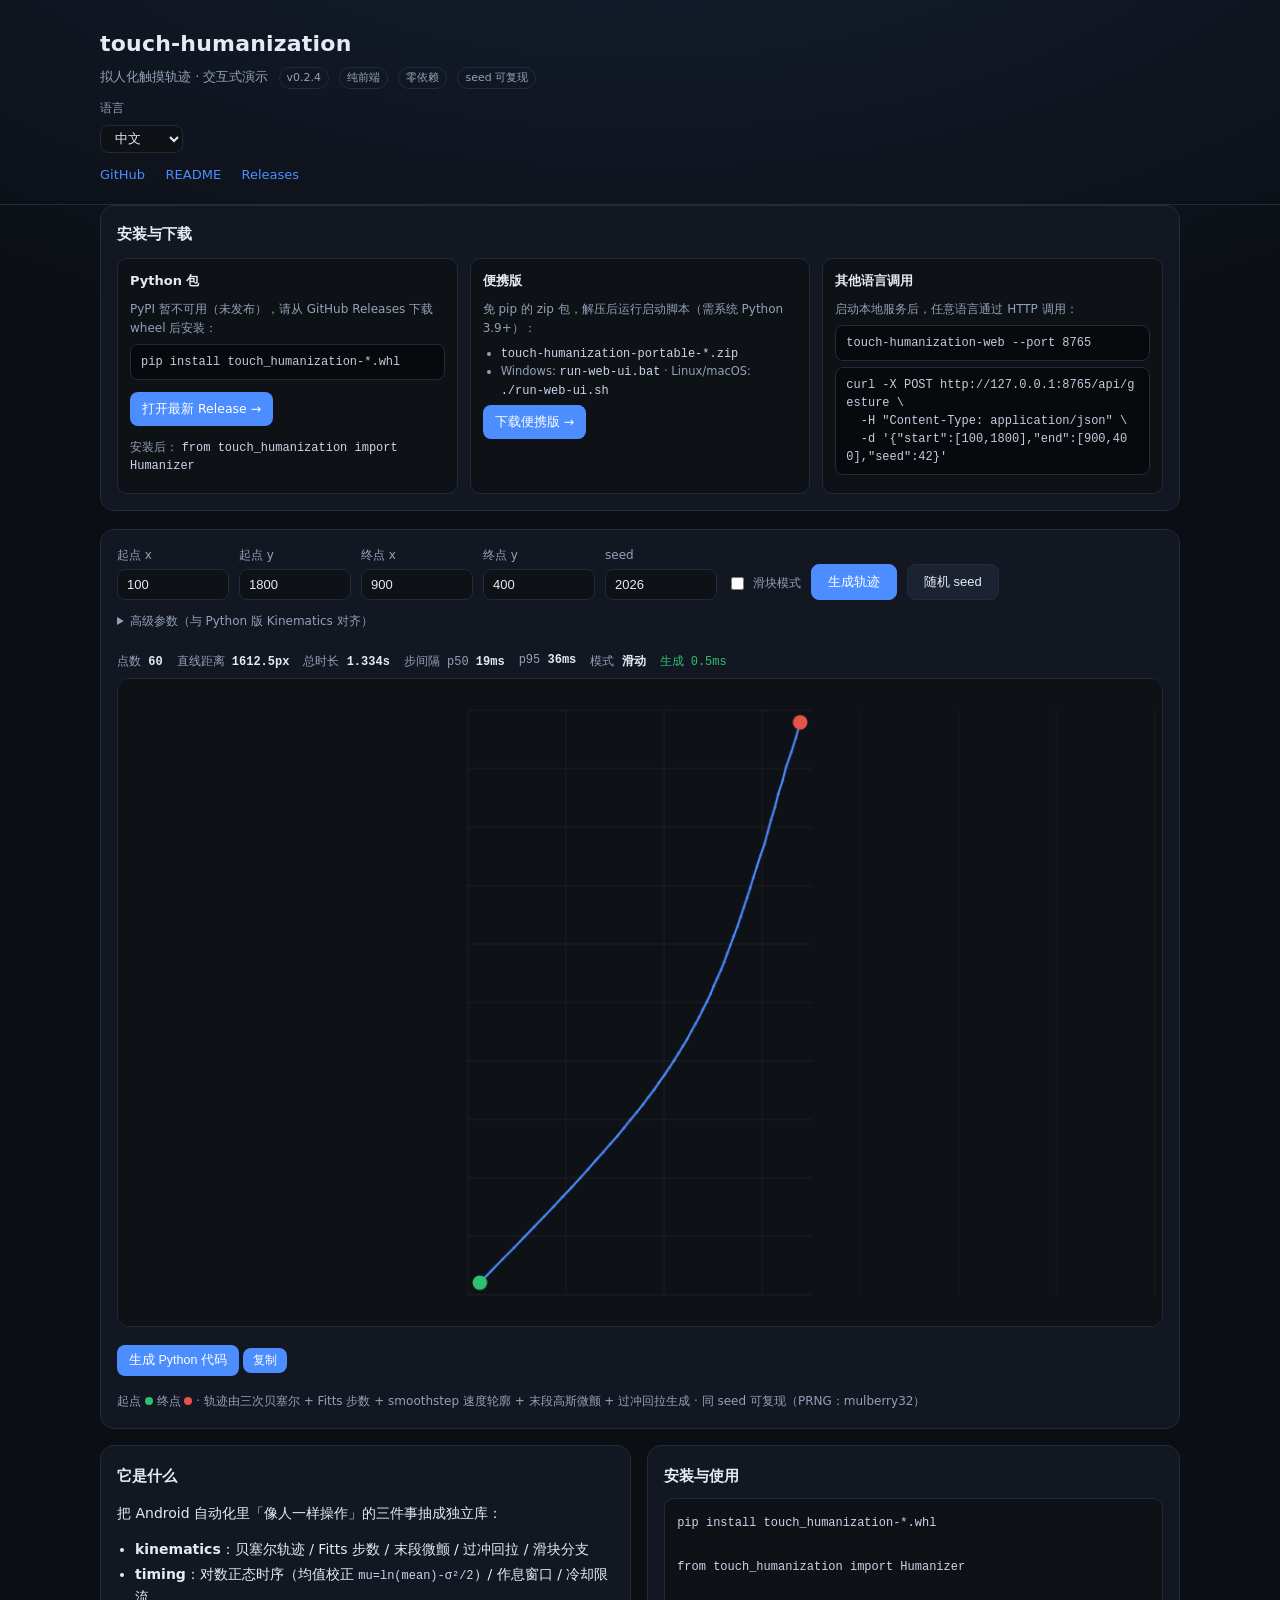
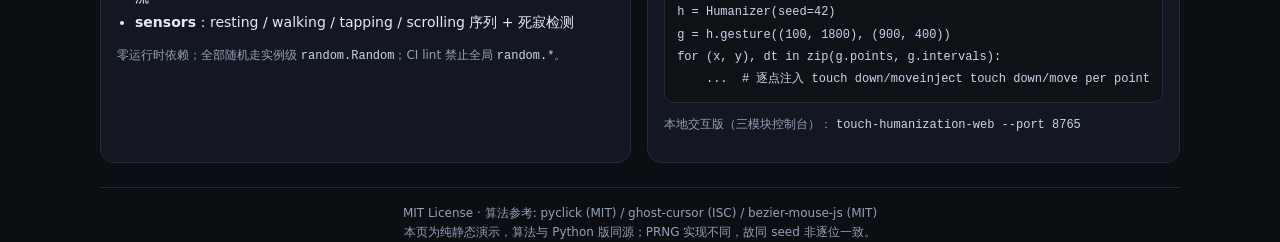
==== commit feeb7960: "feat(i18n): language selector (zh/en) instead of side-by-side bilingual copy 静态文案 zh/en 双 span + bod" ====
--- a/site/index.html
+++ b/site/index.html
@@ -11,12 +11,17 @@
 <header class="top">
   <div class="wrap">
     <h1>touch-humanization</h1>
-    <p class="sub">拟人化触摸轨迹 · 交互式演示 / Human-like touch trajectory · interactive demo
-      <span class="tag">v0.2.3</span>
-      <span class="tag">纯前端 / pure frontend</span>
-      <span class="tag">零依赖 / zero deps</span>
-      <span class="tag">seed 可复现 / seed-reproducible</span>
+    <p class="sub"><span class="zh">拟人化触摸轨迹 · 交互式演示</span><span class="en">Human-like touch trajectory · interactive demo</span>
+      <span class="tag">v0.2.4</span>
+      <span class="tag"><span class="zh">纯前端</span><span class="en">pure frontend</span></span>
+      <span class="tag"><span class="zh">零依赖</span><span class="en">zero deps</span></span>
+      <span class="tag"><span class="zh">seed 可复现</span><span class="en">seed-reproducible</span></span>
     </p>
+    <p class="sub"><label class="chk" for="lang"><span class="zh">语言</span><span class="en">Language</span> </label>
+      <select id="lang" class="lang-select" aria-label="language">
+        <option value="zh">中文</option>
+        <option value="en">English</option>
+      </select></p>
     <nav class="links">
       <a href="https://github.com/MassChargeRatio/touch-humanization">GitHub</a>
       <a href="https://github.com/MassChargeRatio/touch-humanization#readme">README</a>
@@ -27,30 +32,27 @@
 
 <main class="wrap">
   <section class="install" id="install">
-    <h2>安装与下载 / Install &amp; Download</h2>
+    <h2><span class="zh">安装与下载</span><span class="en">Install &amp; Download</span></h2>
     <div class="install-grid">
       <div class="install-card">
-        <h3>Python 包 / Python package</h3>
-        <p class="muted">PyPI 暂不可用（未发布），请从 GitHub Releases 下载 wheel 后安装：
-          / PyPI is not available yet (unpublished); install a wheel from GitHub Releases:</p>
+        <h3><span class="zh">Python 包</span><span class="en">Python package</span></h3>
+        <p class="muted"><span class="zh">PyPI 暂不可用（未发布），请从 GitHub Releases 下载 wheel 后安装：</span><span class="en">PyPI is not available yet (unpublished); install a wheel from GitHub Releases:</span></p>
         <pre class="cmd">pip install touch_humanization-*.whl</pre>
-        <a class="btn-link" href="https://github.com/MassChargeRatio/touch-humanization/releases/latest" target="_blank" rel="noopener">打开最新 Release / Open latest Release →</a>
-        <p class="muted small">安装后 / After install: <code>from touch_humanization import Humanizer</code></p>
+        <a class="btn-link" href="https://github.com/MassChargeRatio/touch-humanization/releases/latest" target="_blank" rel="noopener"><span class="zh">打开最新 Release →</span><span class="en">Open latest Release →</span></a>
+        <p class="muted small"><span class="zh">安装后：</span><span class="en">After install:</span> <code>from touch_humanization import Humanizer</code></p>
       </div>
       <div class="install-card">
-        <h3>便携版 / Portable</h3>
-        <p class="muted">免 pip 的 zip 包，解压后运行启动脚本（需系统 Python 3.9+）：
-          / pip-free zip; unzip and run the launcher (needs system Python 3.9+):</p>
+        <h3><span class="zh">便携版</span><span class="en">Portable</span></h3>
+        <p class="muted"><span class="zh">免 pip 的 zip 包，解压后运行启动脚本（需系统 Python 3.9+）：</span><span class="en">pip-free zip; unzip and run the launcher (needs system Python 3.9+):</span></p>
         <ul class="muted small">
           <li><code>touch-humanization-portable-*.zip</code></li>
           <li>Windows: <code>run-web-ui.bat</code> · Linux/macOS: <code>./run-web-ui.sh</code></li>
         </ul>
-        <a class="btn-link" href="https://github.com/MassChargeRatio/touch-humanization/releases/latest" target="_blank" rel="noopener">下载便携版 / Download portable →</a>
+        <a class="btn-link" href="https://github.com/MassChargeRatio/touch-humanization/releases/latest" target="_blank" rel="noopener"><span class="zh">下载便携版 →</span><span class="en">Download portable →</span></a>
       </div>
       <div class="install-card">
-        <h3>其他语言调用 / Call from other languages</h3>
-        <p class="muted">启动本地服务后，任意语言通过 HTTP 调用：
-          / Start the local server, then call it over HTTP from any language:</p>
+        <h3><span class="zh">其他语言调用</span><span class="en">Call from other languages</span></h3>
+        <p class="muted"><span class="zh">启动本地服务后，任意语言通过 HTTP 调用：</span><span class="en">Start the local server, then call it over HTTP from any language:</span></p>
         <pre class="cmd">touch-humanization-web --port 8765</pre>
         <pre class="cmd">curl -X POST http://127.0.0.1:8765/api/gesture \
   -H "Content-Type: application/json" \
@@ -61,18 +63,18 @@
 
   <section class="card">
     <div class="row">
-      <label>起点 x / start x<input id="sx" type="number" value="100"></label>
-      <label>起点 y / start y<input id="sy" type="number" value="1800"></label>
-      <label>终点 x / end x<input id="ex" type="number" value="900"></label>
-      <label>终点 y / end y<input id="ey" type="number" value="400"></label>
+      <label><span class="zh">起点 x</span><span class="en">start x</span><input id="sx" type="number" value="100"></label>
+      <label><span class="zh">起点 y</span><span class="en">start y</span><input id="sy" type="number" value="1800"></label>
+      <label><span class="zh">终点 x</span><span class="en">end x</span><input id="ex" type="number" value="900"></label>
+      <label><span class="zh">终点 y</span><span class="en">end y</span><input id="ey" type="number" value="400"></label>
       <label>seed<input id="seed" type="number" value="2026"></label>
-      <label class="chk"><input id="slider" type="checkbox"> 滑块模式 / slider</label>
-      <button id="go" class="primary">生成轨迹 / Generate</button>
-      <button id="rand">随机 seed / random seed</button>
+      <label class="chk"><input id="slider" type="checkbox"> <span class="zh">滑块模式</span><span class="en">slider</span></label>
+      <button id="go" class="primary"><span class="zh">生成轨迹</span><span class="en">Generate</span></button>
+      <button id="rand"><span class="zh">随机 seed</span><span class="en">random seed</span></button>
     </div>
 
     <details class="adv">
-      <summary>高级参数（与 Python 版 Kinematics 对齐）/ Advanced params (aligned with Python Kinematics)</summary>
+      <summary><span class="zh">高级参数（与 Python 版 Kinematics 对齐）</span><span class="en">Advanced params (aligned with Python Kinematics)</span></summary>
       <div class="row">
         <label>steps_min<input id="stepsMin" type="number" value="20"></label>
         <label>steps_max<input id="stepsMax" type="number" value="60"></label>
@@ -86,39 +88,34 @@
     <div class="meta" id="meta"></div>
     <canvas id="cv" width="1000" height="620"></canvas>
     <div class="codegen">
-      <button id="code-btn" class="btn-link">生成 Python 代码 / Generate Python code</button>
+      <button id="code-btn" class="btn-link"><span class="zh">生成 Python 代码</span><span class="en">Generate Python code</span></button>
       <pre id="code-out" class="codeblock hidden"></pre>
-      <button id="code-copy" class="btn-link small hidden">复制 / Copy</button>
+      <button id="code-copy" class="btn-link small hidden"><span class="zh">复制</span><span class="en">Copy</span></button>
     </div>
     <p class="hint">
-      起点 <span class="dot g"></span> 终点 <span class="dot r"></span>
+      <span class="zh">起点 <span class="dot g"></span> 终点 <span class="dot r"></span>
       · 轨迹由三次贝塞尔 + Fitts 步数 + smoothstep 速度轮廓 + 末段高斯微颤 + 过冲回拉生成
-      · 同 seed 可复现（PRNG：mulberry32）
-      <br>/ Start <span class="dot g"></span> End <span class="dot r"></span>
+      · 同 seed 可复现（PRNG：mulberry32）</span>
+      <span class="en">Start <span class="dot g"></span> End <span class="dot r"></span>
       · trajectory: cubic bezier + Fitts steps + smoothstep profile + tail Gaussian tremor + overshoot pull-back
-      · same seed reproduces (PRNG: mulberry32)
+      · same seed reproduces (PRNG: mulberry32)</span>
     </p>
   </section>
 
   <section class="grid">
     <div class="card">
-      <h2>它是什么 / What is it</h2>
-      <p>把 Android 自动化里「像人一样操作」的三件事抽成独立库：
-        / The three "operate like a human" concerns of Android automation, as a standalone library:</p>
+      <h2><span class="zh">它是什么</span><span class="en">What is it</span></h2>
+      <p><span class="zh">把 Android 自动化里「像人一样操作」的三件事抽成独立库：</span><span class="en">The three &#34;operate like a human&#34; concerns of Android automation, as a standalone library:</span></p>
       <ul>
-        <li><b>kinematics</b>：贝塞尔轨迹 / Fitts 步数 / 末段微颤 / 过冲回拉 / 滑块分支
-          — bezier trajectory / Fitts steps / tail tremor / overshoot / slider branch</li>
-        <li><b>timing</b>：对数正态时序（均值校正 <code>mu=ln(mean)-σ²/2</code>）/ 作息窗口 / 冷却限流
-          — lognormal timing (mean-corrected) / wake window / cooldown</li>
-        <li><b>sensors</b>：resting / walking / tapping / scrolling 序列 + 死寂检测
-          — sequences + deadness detection</li>
+        <li><b>kinematics</b>：<span class="zh">贝塞尔轨迹 / Fitts 步数 / 末段微颤 / 过冲回拉 / 滑块分支</span><span class="en">bezier trajectory / Fitts steps / tail tremor / overshoot / slider branch</span></li>
+        <li><b>timing</b>：<span class="zh">对数正态时序（均值校正 <code>mu=ln(mean)-σ²/2</code>）/ 作息窗口 / 冷却限流</span><span class="en">lognormal timing (mean-corrected <code>mu=ln(mean)-σ²/2</code>) / wake window / cooldown</span></li>
+        <li><b>sensors</b>：<span class="zh">resting / walking / tapping / scrolling 序列 + 死寂检测</span><span class="en">resting / walking / tapping / scrolling sequences + deadness detection</span></li>
       </ul>
-      <p class="muted">零运行时依赖；全部随机走实例级 <code>random.Random</code>；CI lint 禁止全局 <code>random.*</code>。
-        / Zero runtime deps; all randomness via instance-level <code>random.Random</code>; CI lint forbids global <code>random.*</code>.</p>
+      <p class="muted"><span class="zh">零运行时依赖；全部随机走实例级 <code>random.Random</code>；CI lint 禁止全局 <code>random.*</code>。</span><span class="en">Zero runtime deps; all randomness via instance-level <code>random.Random</code>; CI lint forbids global <code>random.*</code>.</span></p>
     </div>
 
     <div class="card">
-      <h2>安装与使用 / Install &amp; usage</h2>
+      <h2><span class="zh">安装与使用</span><span class="en">Install &amp; usage</span></h2>
 <pre><code>pip install touch_humanization-*.whl
 
 from touch_humanization import Humanizer
@@ -126,17 +123,17 @@
 h = Humanizer(seed=42)
 g = h.gesture((100, 1800), (900, 400))
 for (x, y), dt in zip(g.points, g.intervals):
-    ...  # 逐点注入 touch down/move / inject touch down/move per point</code></pre>
-      <p class="muted">本地交互版（三模块控制台）/ Local interactive console (3 modules):
+    ...  # 逐点注入 touch down/move<!-- -->inject touch down/move per point</code></pre>
+      <p class="muted"><span class="zh">本地交互版（三模块控制台）：</span><span class="en">Local interactive console (3 modules):</span>
         <code>touch-humanization-web --port 8765</code></p>
     </div>
   </section>
 
   <footer class="foot">
-    MIT License · 算法参考 / algorithm refs: pyclick (MIT) / ghost-cursor (ISC) / bezier-mouse-js (MIT)
-    <br>本页为纯静态演示，算法与 Python 版同源；PRNG 实现不同，故同 seed 非逐位一致。
-    <br>/ This page is a static demo sharing the same algorithms as the Python version;
-    PRNG implementations differ, so the same seed is not bit-identical.
+    MIT License · <span class="zh">算法参考</span><span class="en">algorithm refs</span>: pyclick (MIT) / ghost-cursor (ISC) / bezier-mouse-js (MIT)
+    <br><span class="zh">本页为纯静态演示，算法与 Python 版同源；PRNG 实现不同，故同 seed 非逐位一致。</span>
+    <br><span class="en">This page is a static demo sharing the same algorithms as the Python version;
+    PRNG implementations differ, so the same seed is not bit-identical.</span>
   </footer>
 </main>
 
--- a/site/style.css
+++ b/site/style.css
@@ -167,3 +167,15 @@
   margin: 8px 0 0;
 }
 .codeblock.hidden { display: none; }
+
+/* ============================================================
+   Language switch. 语言切换：body[data-lang] 控制 zh/en 显隐。
+   ============================================================ */
+body[data-lang="en"] .zh { display: none; }
+body:not([data-lang="en"]) .en { display: none; }
+
+.lang-select {
+  background: var(--panel2); color: var(--fg);
+  border: 1px solid var(--line); border-radius: 8px;
+  padding: 5px 10px; font-size: 12.5px; cursor: pointer;
+}
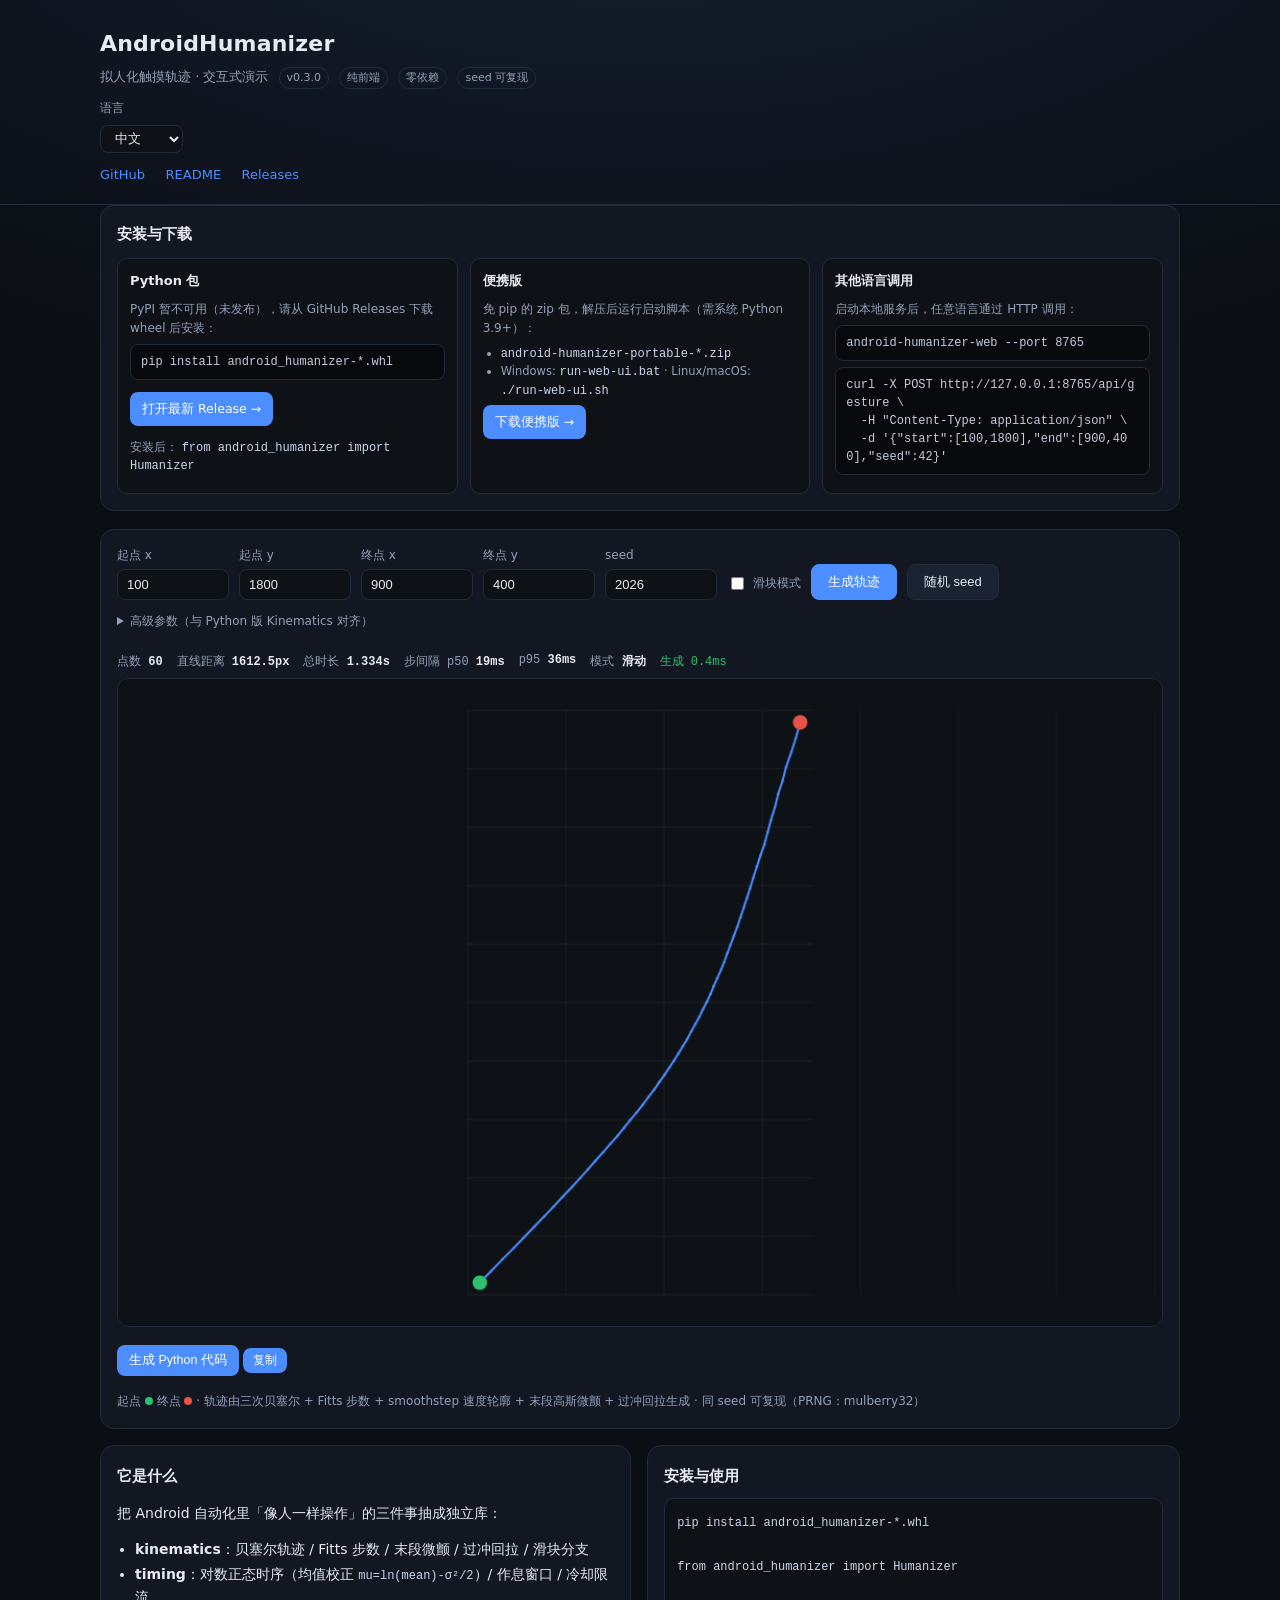
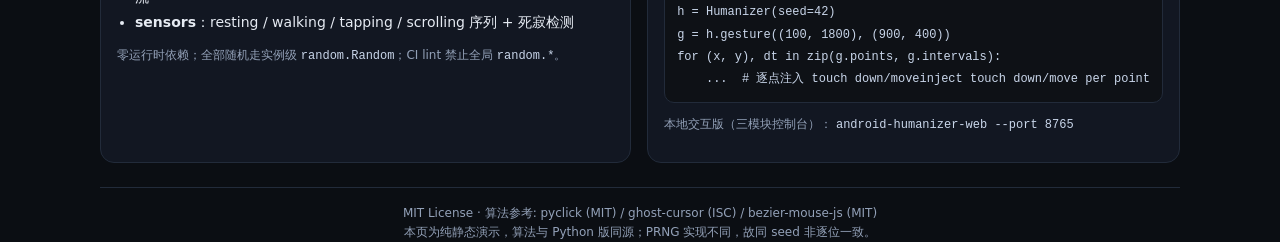
==== commit badd6dbf: "feat!: rename project to AndroidHumanizer (breaking) 模块 android_humanizer / 包 android-humanizer / CL" ====
--- a/site/index.html
+++ b/site/index.html
@@ -3,16 +3,16 @@
 <head>
 <meta charset="utf-8">
 <meta name="viewport" content="width=device-width, initial-scale=1">
-<title>touch-humanization · 拟人化轨迹演示 / human-like trajectory demo</title>
+<title>AndroidHumanizer · 拟人化轨迹演示 / human-like trajectory demo</title>
 <meta name="description" content="Human-like touch trajectory, timing and sensor simulation for Android automation. Interactive demo.">
 <link rel="stylesheet" href="./style.css">
 </head>
 <body>
 <header class="top">
   <div class="wrap">
-    <h1>touch-humanization</h1>
+    <h1>AndroidHumanizer</h1>
     <p class="sub"><span class="zh">拟人化触摸轨迹 · 交互式演示</span><span class="en">Human-like touch trajectory · interactive demo</span>
-      <span class="tag">v0.2.4</span>
+      <span class="tag">v0.3.0</span>
       <span class="tag"><span class="zh">纯前端</span><span class="en">pure frontend</span></span>
       <span class="tag"><span class="zh">零依赖</span><span class="en">zero deps</span></span>
       <span class="tag"><span class="zh">seed 可复现</span><span class="en">seed-reproducible</span></span>
@@ -23,9 +23,9 @@
         <option value="en">English</option>
       </select></p>
     <nav class="links">
-      <a href="https://github.com/MassChargeRatio/touch-humanization">GitHub</a>
-      <a href="https://github.com/MassChargeRatio/touch-humanization#readme">README</a>
-      <a href="https://github.com/MassChargeRatio/touch-humanization/releases/latest">Releases</a>
+      <a href="https://github.com/MassChargeRatio/android-humanizer">GitHub</a>
+      <a href="https://github.com/MassChargeRatio/android-humanizer#readme">README</a>
+      <a href="https://github.com/MassChargeRatio/android-humanizer/releases/latest">Releases</a>
     </nav>
   </div>
 </header>
@@ -37,23 +37,23 @@
       <div class="install-card">
         <h3><span class="zh">Python 包</span><span class="en">Python package</span></h3>
         <p class="muted"><span class="zh">PyPI 暂不可用（未发布），请从 GitHub Releases 下载 wheel 后安装：</span><span class="en">PyPI is not available yet (unpublished); install a wheel from GitHub Releases:</span></p>
-        <pre class="cmd">pip install touch_humanization-*.whl</pre>
-        <a class="btn-link" href="https://github.com/MassChargeRatio/touch-humanization/releases/latest" target="_blank" rel="noopener"><span class="zh">打开最新 Release →</span><span class="en">Open latest Release →</span></a>
-        <p class="muted small"><span class="zh">安装后：</span><span class="en">After install:</span> <code>from touch_humanization import Humanizer</code></p>
+        <pre class="cmd">pip install android_humanizer-*.whl</pre>
+        <a class="btn-link" href="https://github.com/MassChargeRatio/android-humanizer/releases/latest" target="_blank" rel="noopener"><span class="zh">打开最新 Release →</span><span class="en">Open latest Release →</span></a>
+        <p class="muted small"><span class="zh">安装后：</span><span class="en">After install:</span> <code>from android_humanizer import Humanizer</code></p>
       </div>
       <div class="install-card">
         <h3><span class="zh">便携版</span><span class="en">Portable</span></h3>
         <p class="muted"><span class="zh">免 pip 的 zip 包，解压后运行启动脚本（需系统 Python 3.9+）：</span><span class="en">pip-free zip; unzip and run the launcher (needs system Python 3.9+):</span></p>
         <ul class="muted small">
-          <li><code>touch-humanization-portable-*.zip</code></li>
+          <li><code>android-humanizer-portable-*.zip</code></li>
           <li>Windows: <code>run-web-ui.bat</code> · Linux/macOS: <code>./run-web-ui.sh</code></li>
         </ul>
-        <a class="btn-link" href="https://github.com/MassChargeRatio/touch-humanization/releases/latest" target="_blank" rel="noopener"><span class="zh">下载便携版 →</span><span class="en">Download portable →</span></a>
+        <a class="btn-link" href="https://github.com/MassChargeRatio/android-humanizer/releases/latest" target="_blank" rel="noopener"><span class="zh">下载便携版 →</span><span class="en">Download portable →</span></a>
       </div>
       <div class="install-card">
         <h3><span class="zh">其他语言调用</span><span class="en">Call from other languages</span></h3>
         <p class="muted"><span class="zh">启动本地服务后，任意语言通过 HTTP 调用：</span><span class="en">Start the local server, then call it over HTTP from any language:</span></p>
-        <pre class="cmd">touch-humanization-web --port 8765</pre>
+        <pre class="cmd">android-humanizer-web --port 8765</pre>
         <pre class="cmd">curl -X POST http://127.0.0.1:8765/api/gesture \
   -H "Content-Type: application/json" \
   -d '{"start":[100,1800],"end":[900,400],"seed":42}'</pre>
@@ -116,16 +116,16 @@
 
     <div class="card">
       <h2><span class="zh">安装与使用</span><span class="en">Install &amp; usage</span></h2>
-<pre><code>pip install touch_humanization-*.whl
+<pre><code>pip install android_humanizer-*.whl
 
-from touch_humanization import Humanizer
+from android_humanizer import Humanizer
 
 h = Humanizer(seed=42)
 g = h.gesture((100, 1800), (900, 400))
 for (x, y), dt in zip(g.points, g.intervals):
     ...  # 逐点注入 touch down/move<!-- -->inject touch down/move per point</code></pre>
       <p class="muted"><span class="zh">本地交互版（三模块控制台）：</span><span class="en">Local interactive console (3 modules):</span>
-        <code>touch-humanization-web --port 8765</code></p>
+        <code>android-humanizer-web --port 8765</code></p>
     </div>
   </section>
 
--- a/site/style.css
+++ b/site/style.css
@@ -1,4 +1,4 @@
-/* touch-humanization demo page style. Zero framework; dark theme.
+/* android-humanizer demo page style. Zero framework; dark theme.
    演示页样式。零框架；深色主题。 */
 :root {
   --bg: #0b0e13;
